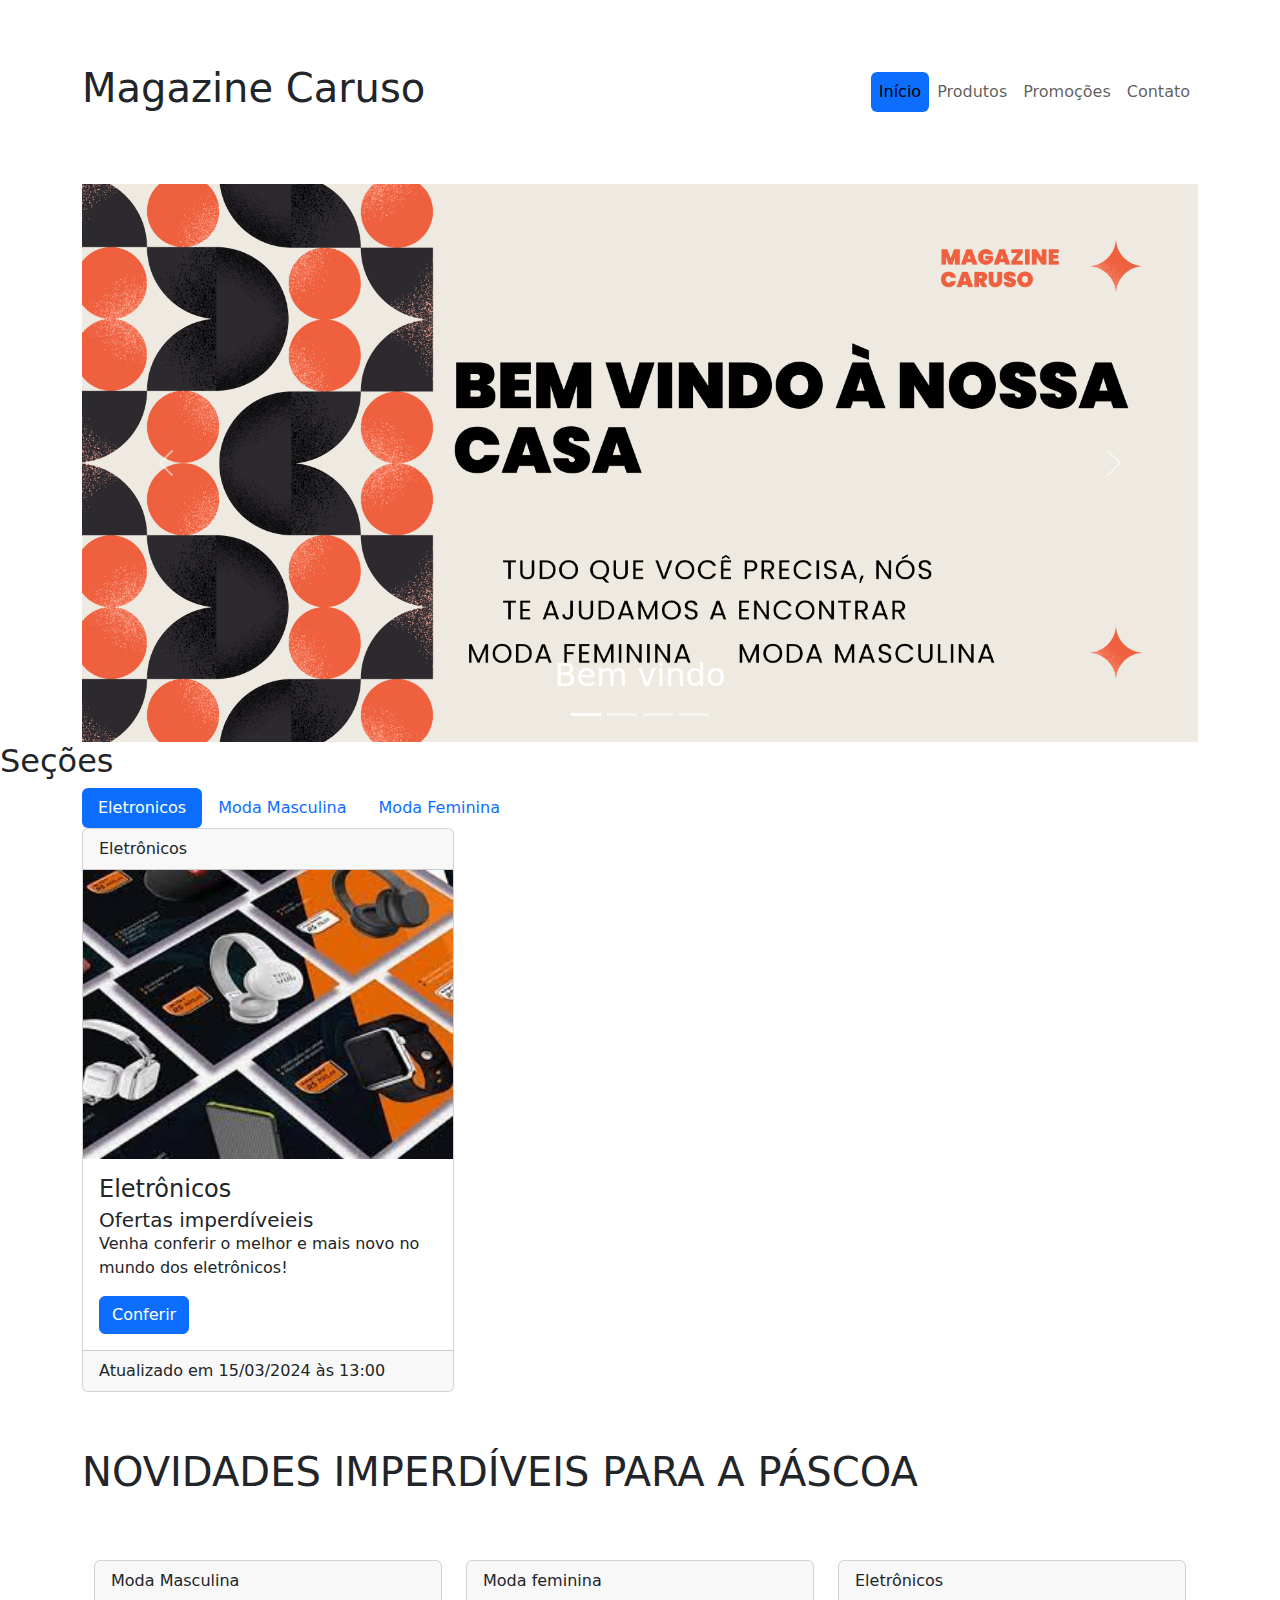
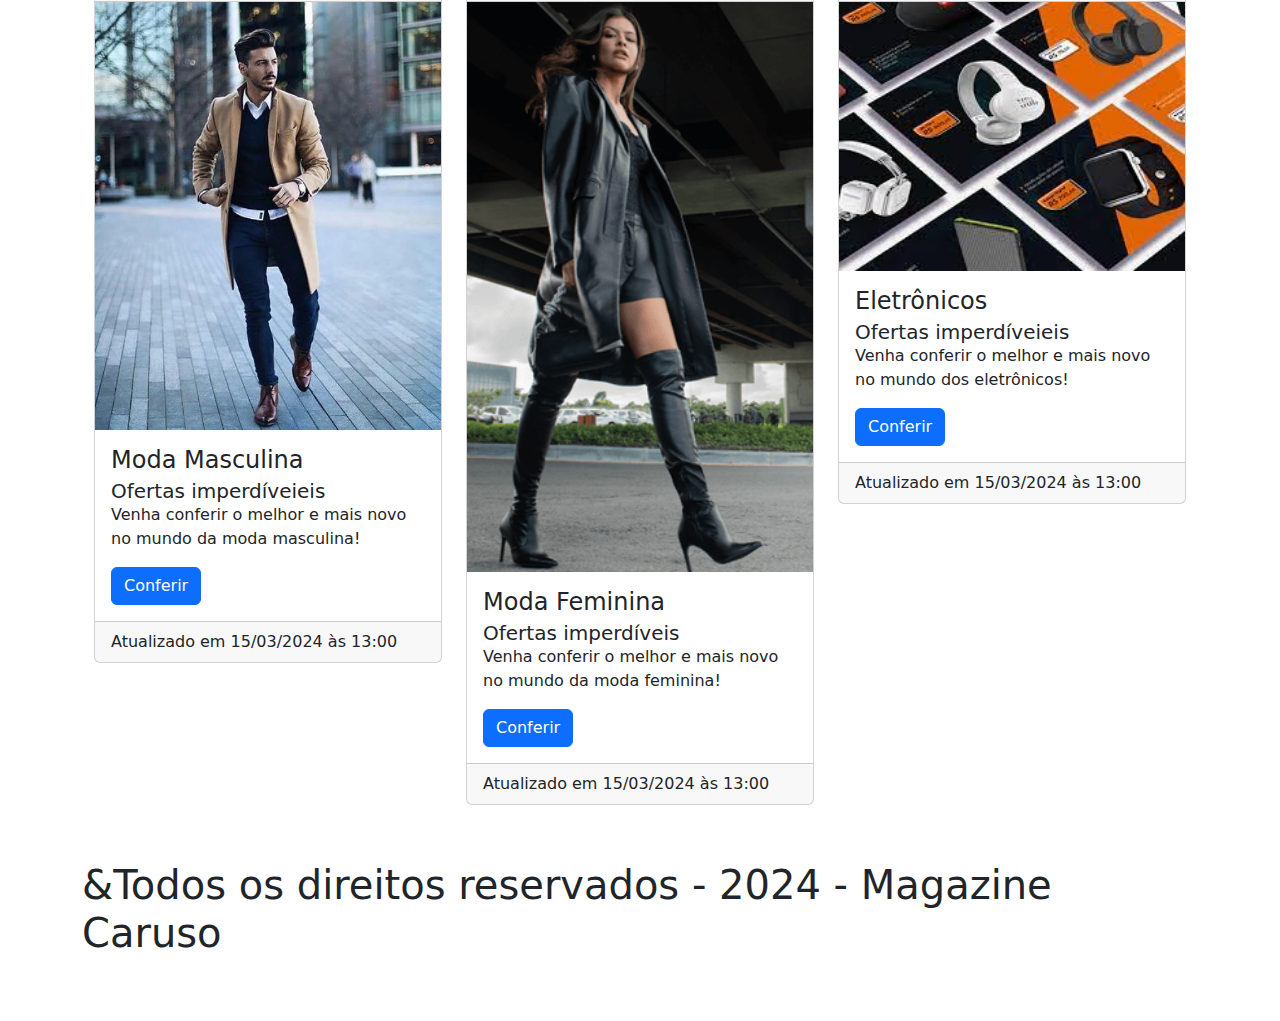
==== index.html @ fada3669 "Add files via upload" ====
<!DOCTYPE html>
<html lang="pt-BR">
<head>
    <meta charset="UTF-8">
    <meta name="viewport" content="width=device-width, initial-scale=1.0">
    <title>Tarefas-bootstrap-avançado</title>
    <link rel="stylesheet" href="lib/bootstrap.min.css">
<style>


@media screen and (max-widith:640px) {
    
    header {
        display: block;
        margin-bottom: 56px;
    }
    
    
    .produtos, .tab-pane {
        max-width: 90%;
        flex-direction: column;
        display: grid;
        grid-template-columns: repeat(1, 90%);
    }
}

@media screen and (min-widith: 641px) and (max-widith: 1023px) {
    header {
        display: block;
        margin-bottom: 56px;
    }

    .produtos, .tab-pane {
        max-width: 90%;
        flex-direction: column;
        display: grid;
        grid-template-columns: repeat(2, 49%);
    }
}



</style>





</head>
<header>
    <div class="navbar navbar-expand-lg">
        <div class="container">
            <h1>Magazine Caruso</h1>
            <button type="button" class="navbar-toggler" data-bs-toggle="collapse" data-bs-target="#menu">
                <span class="navbar-toggler-icon"></span>
            </button>
            <nav class="collapse navbar-collapse justify-content-end" id="menu">
                <ul class="nav navbar-nav nav-pills">
                    <li>
                        <a class="nav-link active" href="#inicio">Início</a>
                        <li class="nav-item">
                            <a class="nav-link" href="#produtos">Produtos</a>
                        </li>
                        <li class="nav-item">
                            <a class="nav-link" href="#promocoes">Promoções</a>
                        </li>
                        <li class="nav-item">
                            <a class="nav-link" href="#contato">Contato</a>
                        </li>
                    </li>
                </ul>
            </nav>
        </div>
    </div>
    
    <div class="container">
        <div id="carousel-exemplo" class="carousel carousel-fade slide" data-bs-ride="carousel">
            <div class="carousel-inner">
                <div data-bs-interval="3000" class="carousel-item active">
                    <img class="d-block w-100" src="./images/SLIDE 1 - smartphone.jpg">
                    <div class="carousel-caption">
                        <h2>Bem vindo</h2>
                    </div>
                </div>
                <div data-bs-interval="3000" class="carousel-item">
                    <img class="d-block w-100" src="./images/Coleção moda masculina.jpg">
                    <div class="carousel-caption">
                        <h2>Moda Masculina</h2>
                    </div>
                </div>
                <div data-bs-interval="3000" class="carousel-item">
                    <img class="d-block w-100" src="./images/MF.webp">
                    <div class="carousel-caption">
                        <h2>Moda Feminina</h2>
                    </div>
                </div>
                <div data-bs-interval="3000" class="carousel-item">
                    <img class="d-block w-100" src="./images/eletrônicos.webp">
                    <div class="carousel-caption">
                        <h2>Eletrônicos</h2>
                    </div>
                </div>
            </div>
            <button data-bs-target="#carousel-exemplo" data-bs-slide="prev" class="carousel-control-prev" type="button">
                <span class="carousel-control-prev-icon"></span>
            </button>
            <button data-bs-target="#carousel-exemplo" data-bs-slide="next" class="carousel-control-next" type="button">
                <span class="carousel-control-next-icon"></span>
            </button>
            <div class="carousel-indicators">
                <button type="button" data-bs-target="#carousel-exemplo" class="active" data-bs-slide-to="0"></button>
                <button type="button" data-bs-target="#carousel-exemplo" data-bs-slide-to="1"></button>
                <button type="button" data-bs-target="#carousel-exemplo" data-bs-slide-to="2"></button>
                <button type="button" data-bs-target="#carousel-exemplo" data-bs-slide-to="3"></button>
            </div>
        </div>
    </div>
</header>

<div data-bs-spy="scroll" data-bs-target="#cabecalho">
    <section id="produtos">
        <h2>Seções</h2>
        <div class="container">
            <nav class=" nav nav-pills">
                <button data-bs-toggle="tab" data-bs-target="#aba1" class="nav-link active"  type="button">Eletronicos</button>
                <button data-bs-toggle="tab" data-bs-target="#aba2" class="nav-link"  type="button">Moda Masculina</button>
                <button data-bs-toggle="tab" data-bs-target="#aba3" class="nav-link" type="button">Moda Feminina</button>
            </nav>
            <div class="tab-content">
                <div class="tab-pane active" id="aba1">
                    <div class="col-4">
                        <div class="card">
                            <div class="card-header">
                                Eletrônicos
                            </div>
                            <img src="./images/eletronicos card.jpeg">
                            <div class="card-body">
                                <h4 class="card-title">Eletrônicos</h4>
                                <h5 class="card-subtitle">Ofertas imperdíveieis</h5>
                                <p class="card-text">
                                    Venha conferir o melhor e mais novo no mundo dos eletrônicos!
                                </p>
                                <a href="#" class="btn btn-primary">Conferir</a>
                            </div>
                            <footer class="card-footer">
                                Atualizado em <time>15/03/2024 às 13:00</time>
                            </footer>
                        </div>
                    </div>
                </div>
                <div class="tab-pane" id="aba2">
                    <div class="row">
                        <div class="col-4">
                            <div class="card">
                                <div class="card-header">
                                    Moda Masculina
                                </div>
                                <img src="./images/moda masculina card.webp">
                                <div class="card-body">
                                    <h4 class="card-title">Moda Masculina</h4>
                                    <h5 class="card-subtitle">Ofertas imperdíveieis</h5>
                                    <p class="card-text">
                                        Venha conferir o melhor e mais novo no mundo da moda masculina!
                                    </p>
                                    <a href="#" class="btn btn-primary">Conferir</a>
                                </div>
                                <footer class="card-footer">
                                    Atualizado em <time>15/03/2024 às 13:00</time>
                                </footer>
                            </div>
                        </div>
                </div>

            </div>
            <div class="tab-pane" id="aba3">
                <div class="col-4">
                    <div class="card">
                        <div class="card-header">
                            Moda feminina
                        </div>
                        <img src="./images/moda feminina card.png">
                        <div class="card-body">
                            <h4 class="card-title">Moda Feminina</h4>
                            <h5 class="card-subtitle">Ofertas imperdíveis</h5>
                            <p class="card-text">
                                Venha conferir o melhor e mais novo no mundo da moda feminina!
                            </p>
                            <a href="#" class="btn btn-primary">Conferir</a>
                        </div>
                        <footer class="card-footer">
                            Atualizado em <time>15/03/2024 às 13:00</time>
                        </footer>
                    </div>
                </div>
            </div>
        </div>


<body>
    <style>
        h1 {
            padding-top: 56px;
            padding-bottom: 56px;
        }
    </style>
    <h1>NOVIDADES IMPERDÍVEIS PARA A PÁSCOA</h1>

    <div class="container">
        <div class="row">
            <div class="col-4">
                <div class="card">
                    <div class="card-header">
                        Moda Masculina
                    </div>
                    <img src="./images/moda masculina card.webp">
                    <div class="card-body">
                        <h4 class="card-title">Moda Masculina</h4>
                        <h5 class="card-subtitle">Ofertas imperdíveieis</h5>
                        <p class="card-text">
                            Venha conferir o melhor e mais novo no mundo da moda masculina!
                        </p>
                        <a href="#" class="btn btn-primary">Conferir</a>
                    </div>
                    <footer class="card-footer">
                        Atualizado em <time>15/03/2024 às 13:00</time>
                    </footer>
                </div>
            </div>

            <div class="col-4">
                <div class="card">
                    <div class="card-header">
                        Moda feminina
                    </div>
                    <img src="./images/moda feminina card.png">
                    <div class="card-body">
                        <h4 class="card-title">Moda Feminina</h4>
                        <h5 class="card-subtitle">Ofertas imperdíveis</h5>
                        <p class="card-text">
                            Venha conferir o melhor e mais novo no mundo da moda feminina!
                        </p>
                        <a href="#" class="btn btn-primary">Conferir</a>
                    </div>
                    <footer class="card-footer">
                        Atualizado em <time>15/03/2024 às 13:00</time>
                    </footer>
                </div>
            </div>

            <div class="col-4">
                <div class="card">
                    <div class="card-header">
                        Eletrônicos
                    </div>
                    <img src="./images/eletronicos card.jpeg">
                    <div class="card-body">
                        <h4 class="card-title">Eletrônicos</h4>
                        <h5 class="card-subtitle">Ofertas imperdíveieis</h5>
                        <p class="card-text">
                            Venha conferir o melhor e mais novo no mundo dos eletrônicos!
                        </p>
                        <a href="#" class="btn btn-primary">Conferir</a>
                    </div>
                    <footer class="card-footer">
                        Atualizado em <time>15/03/2024 às 13:00</time>
                    </footer>
                </div>
            </div>

        </div>
    </div>
    



    <script src="./lib/bootstrap.bundle.min.js"></script>
</body>


<footer>
    <h1>
        &Todos os direitos reservados - 2024 - Magazine Caruso
    </h1>
</footer>
</html>
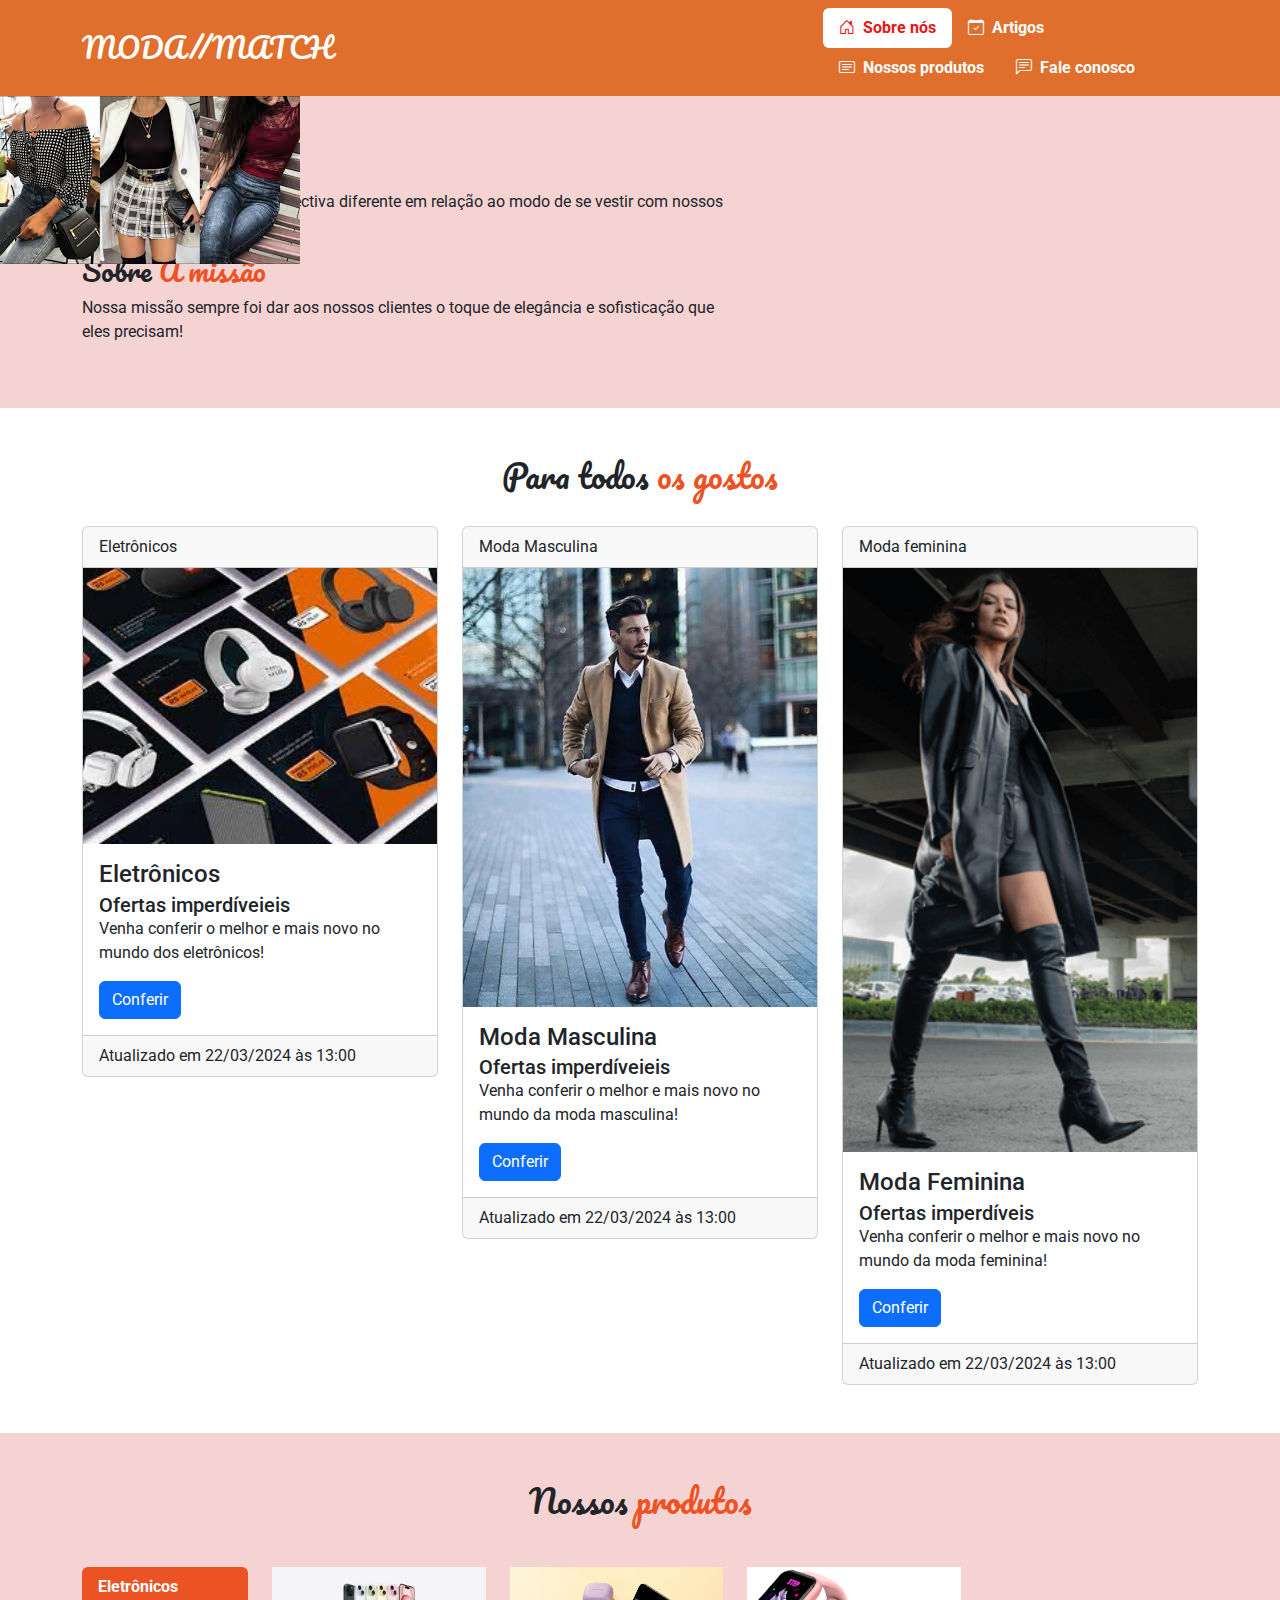
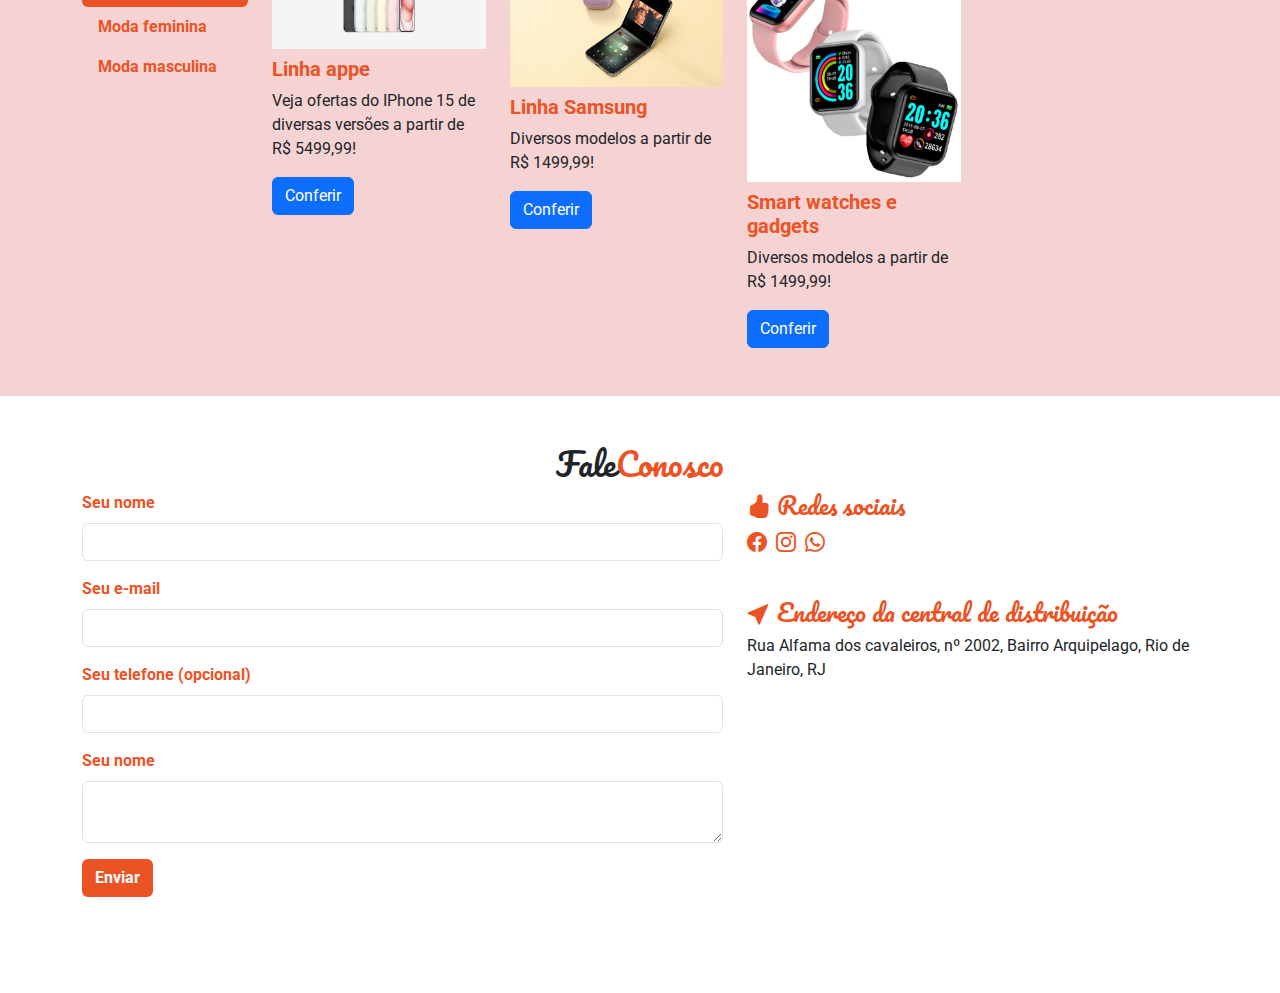
==== commit 79f40e94: "Add files via upload" ====
--- a/index.html
+++ b/index.html
@@ -3,177 +3,149 @@
 <head>
     <meta charset="UTF-8">
     <meta name="viewport" content="width=device-width, initial-scale=1.0">
-    <title>Tarefas-bootstrap-avançado</title>
-    <link rel="stylesheet" href="lib/bootstrap.min.css">
-<style>
-
-
-@media screen and (max-widith:640px) {
-    
-    header {
-        display: block;
-        margin-bottom: 56px;
-    }
-    
-    
-    .produtos, .tab-pane {
-        max-width: 90%;
-        flex-direction: column;
-        display: grid;
-        grid-template-columns: repeat(1, 90%);
-    }
-}
-
-@media screen and (min-widith: 641px) and (max-widith: 1023px) {
-    header {
-        display: block;
-        margin-bottom: 56px;
-    }
-
-    .produtos, .tab-pane {
-        max-width: 90%;
-        flex-direction: column;
-        display: grid;
-        grid-template-columns: repeat(2, 49%);
-    }
-}
-
-
-
-</style>
-
-
-
-
-
+    <title>Document</title>
+<link rel="stylesheet" href="https://cdn.jsdelivr.net/npm/bootstrap@5.3.3/dist/css/bootstrap.min.css">
+<link rel="preconnect" href="https://fonts.googleapis.com">
+<link rel="preconnect" href="https://fonts.gstatic.com" crossorigin>
+<link href="https://fonts.googleapis.com/css2?family=Pacifico&family=Roboto:wght@400;700&display=swap" rel="stylesheet">
+<link rel="stylesheet" href="https://cdn.jsdelivr.net/npm/bootstrap-icons@1.11.3/font/bootstrap-icons.min.css">
+<link rel="stylesheet" href="main.css">
 </head>
-<header>
-    <div class="navbar navbar-expand-lg">
-        <div class="container">
-            <h1>Magazine Caruso</h1>
-            <button type="button" class="navbar-toggler" data-bs-toggle="collapse" data-bs-target="#menu">
-                <span class="navbar-toggler-icon"></span>
-            </button>
-            <nav class="collapse navbar-collapse justify-content-end" id="menu">
-                <ul class="nav navbar-nav nav-pills">
-                    <li>
-                        <a class="nav-link active" href="#inicio">Início</a>
-                        <li class="nav-item">
-                            <a class="nav-link" href="#produtos">Produtos</a>
-                        </li>
-                        <li class="nav-item">
-                            <a class="nav-link" href="#promocoes">Promoções</a>
-                        </li>
-                        <li class="nav-item">
-                            <a class="nav-link" href="#contato">Contato</a>
-                        </li>
-                    </li>
-                </ul>
-            </nav>
-        </div>
-    </div>
-    
-    <div class="container">
-        <div id="carousel-exemplo" class="carousel carousel-fade slide" data-bs-ride="carousel">
+<body>
+<header class="navbar navbar-expand-lg sticky-top p-2" id="cabecalho">
+<div class="container">
+    <h1 class="navbar-brand m-0 w-100 fs-3 section-title">MODA//MATCH</h1>
+    <button class="navbar-toggler" data-bs-toggle="collapse" data-bs-target="#menu-navegacao">
+        <span class="navbar-toggler-icon"></span>
+    </button>
+    <nav class="navbar-collapse collapse justify-content-end" id="menu-navegacao"> 
+        <ul class="nav nav-pills d-block d-md-flex"> 
+            <li class="nav-item fw-bold">
+                <a href="#sobre-o-restaurante" class="nav-link">
+                    <i class="bi bi-house-door me-1"></i>
+                    Sobre nós
+                </a>
+            </li>
+            <li class="nav-item fw-bold">
+                <a href="#eventos" class="nav-link">
+                    <i class="bi bi-calendar-check me-1"></i>
+                    Artigos
+                </a>
+            </li>
+            <li class="nav-item fw-bold">
+                <a href="#cardapio" class="nav-link">
+                    <i class="bi bi-card-text me-1"></i>
+                    Nossos produtos
+                </a>
+            </li>
+            <li class="nav-item fw-bold">
+                <a href="#fale-conosco" class="nav-link">
+                    <i class="bi bi-chat-left-text me-1"></i>
+                    Fale conosco
+                </a>
+            </li>
+        
+        </ul>        
+    </nav>
+</div>
+
+</header>
+<div data-bs-spy="scroll" data-bs-target="cabecalho" data-bs-smooth-scroll="true">
+    <section id="sobre-o-restaurante">
+        <div class="carousel slide fw-100" data-bs-ride="carousel" id="carousel">
             <div class="carousel-inner">
-                <div data-bs-interval="3000" class="carousel-item active">
-                    <img class="d-block w-100" src="./images/SLIDE 1 - smartphone.jpg">
-                    <div class="carousel-caption">
-                        <h2>Bem vindo</h2>
-                    </div>
-                </div>
-                <div data-bs-interval="3000" class="carousel-item">
-                    <img class="d-block w-100" src="./images/Coleção moda masculina.jpg">
-                    <div class="carousel-caption">
-                        <h2>Moda Masculina</h2>
-                    </div>
-                </div>
-                <div data-bs-interval="3000" class="carousel-item">
-                    <img class="d-block w-100" src="./images/MF.webp">
-                    <div class="carousel-caption">
-                        <h2>Moda Feminina</h2>
-                    </div>
-                </div>
-                <div data-bs-interval="3000" class="carousel-item">
-                    <img class="d-block w-100" src="./images/eletrônicos.webp">
-                    <div class="carousel-caption">
-                        <h2>Eletrônicos</h2>
-                    </div>
-                </div>
-            </div>
-            <button data-bs-target="#carousel-exemplo" data-bs-slide="prev" class="carousel-control-prev" type="button">
+                <div class="carousel-item active" data-bs-interval="3000">
+                    <img src="./images/slides/Coleção moda feminina.jpg" alt="Interior do restaurante">
+                </div>
+                <div class="carousel-inner">
+                    <div class="carousel-item" data-bs-interval="3000">
+                        <img src="./images/slides/Coleção moda masculina.jpg" alt="Duas taças de vinho">
+                    </div>
+                    <div class="carousel-inner" data-bs-interval="3000">
+                        <div class="carousel-item">
+                            <img src="./images/slides/eletrônicos.webp" alt="Uma mesa com comida">
+                        </div>
+            </div>
+            <button class="carousel-control-prev" type="button" data-bs-target="#carousel" data-bs-slide="prev">
                 <span class="carousel-control-prev-icon"></span>
             </button>
-            <button data-bs-target="#carousel-exemplo" data-bs-slide="next" class="carousel-control-next" type="button">
+            <button class="carousel-control-next" type="button" data-bs-target="#carousel" data-bs-slide="next">
                 <span class="carousel-control-next-icon"></span>
             </button>
             <div class="carousel-indicators">
-                <button type="button" data-bs-target="#carousel-exemplo" class="active" data-bs-slide-to="0"></button>
-                <button type="button" data-bs-target="#carousel-exemplo" data-bs-slide-to="1"></button>
-                <button type="button" data-bs-target="#carousel-exemplo" data-bs-slide-to="2"></button>
-                <button type="button" data-bs-target="#carousel-exemplo" data-bs-slide-to="3"></button>
+                <button type="button" data-bs-target="#carousel" class="active" data-bs-slide-to="0"></button>
+                <button type="button" data-bs-target="#carousel" data-bs-slide-to="1"></button>
+                <button type="button" data-bs-target="#carousel" data-bs-slide-to="2"></button>
             </div>
         </div>
-    </div>
-</header>
-
-<div data-bs-spy="scroll" data-bs-target="#cabecalho">
-    <section id="produtos">
-        <h2>Seções</h2>
+        <div class="pt-5 pb-5">
+            <div class="container">
+                <div class="row">
+                    <div class="col-md-7 mt-3 mt-md-0">
+                        <h2 class="section-title">Sobre <span class="text-colored">nós</span></h2>
+                        <p>
+                            Traga pra sua vida uma perspectiva diferente em relação ao modo de se vestir com nossos produtos! Venha nos conhecer!
+                        </p>
+                        <h3 class="section-title">Sobre <span class="text-colored" >A missão</span></h3>
+                        <p>
+                            Nossa missão sempre foi dar aos nossos clientes o toque de elegância e sofisticação que eles precisam!
+                        </p>
+                    </div>
+                </div>
+            </div>
+        </div>
+    </section>
+
+    <section id="eventos" class="pt-5 pb-5">
         <div class="container">
-            <nav class=" nav nav-pills">
-                <button data-bs-toggle="tab" data-bs-target="#aba1" class="nav-link active"  type="button">Eletronicos</button>
-                <button data-bs-toggle="tab" data-bs-target="#aba2" class="nav-link"  type="button">Moda Masculina</button>
-                <button data-bs-toggle="tab" data-bs-target="#aba3" class="nav-link" type="button">Moda Feminina</button>
-            </nav>
-            <div class="tab-content">
-                <div class="tab-pane active" id="aba1">
-                    <div class="col-4">
-                        <div class="card">
-                            <div class="card-header">
-                                Eletrônicos
-                            </div>
-                            <img src="./images/eletronicos card.jpeg">
-                            <div class="card-body">
-                                <h4 class="card-title">Eletrônicos</h4>
-                                <h5 class="card-subtitle">Ofertas imperdíveieis</h5>
-                                <p class="card-text">
-                                    Venha conferir o melhor e mais novo no mundo dos eletrônicos!
-                                </p>
-                                <a href="#" class="btn btn-primary">Conferir</a>
-                            </div>
-                            <footer class="card-footer">
-                                Atualizado em <time>15/03/2024 às 13:00</time>
-                            </footer>
-                        </div>
-                    </div>
-                </div>
-                <div class="tab-pane" id="aba2">
-                    <div class="row">
-                        <div class="col-4">
-                            <div class="card">
-                                <div class="card-header">
-                                    Moda Masculina
-                                </div>
-                                <img src="./images/moda masculina card.webp">
-                                <div class="card-body">
-                                    <h4 class="card-title">Moda Masculina</h4>
-                                    <h5 class="card-subtitle">Ofertas imperdíveieis</h5>
-                                    <p class="card-text">
-                                        Venha conferir o melhor e mais novo no mundo da moda masculina!
-                                    </p>
-                                    <a href="#" class="btn btn-primary">Conferir</a>
-                                </div>
-                                <footer class="card-footer">
-                                    Atualizado em <time>15/03/2024 às 13:00</time>
-                                </footer>
-                            </div>
-                        </div>
-                </div>
-
-            </div>
-            <div class="tab-pane" id="aba3">
-                <div class="col-4">
+            <div class="row">
+                <h2 class="section-title text-center" >Para todos  <span class="text-colored" >os gostos</span></h2>
+            </div>
+            <div class="row mt-4">
+                <div class="col-md-4">
+                    <div class="card">
+                        <div class="card-header">
+                            Eletrônicos
+                        </div>
+                        <img src="./images/eletronicos card.jpeg">
+                        <div class="card-body">
+                            <h4 class="card-title">Eletrônicos</h4>
+                            <h5 class="card-subtitle">Ofertas imperdíveieis</h5>
+                            <p class="card-text">
+                                Venha conferir o melhor e mais novo no mundo dos eletrônicos!
+                            </p>
+                            <a href="#" class="btn btn-primary">Conferir</a>
+                        </div>
+                        <footer class="card-footer">
+                            Atualizado em <time>22/03/2024 às 13:00</time>
+                        </footer>
+                    </div>
+                </div>
+
+
+
+                <div class="col-md-4">
+                    <div class="card">
+                        <div class="card-header">
+                            Moda Masculina
+                        </div>
+                        <img src="./images/moda masculina card.webp">
+                        <div class="card-body">
+                            <h4 class="card-title">Moda Masculina</h4>
+                            <h5 class="card-subtitle">Ofertas imperdíveieis</h5>
+                            <p class="card-text">
+                                Venha conferir o melhor e mais novo no mundo da moda masculina!
+                            </p>
+                            <a href="#" class="btn btn-primary">Conferir</a>
+                        </div>
+                        <footer class="card-footer">
+                            Atualizado em <time>22/03/2024 às 13:00</time>
+                        </footer>
+                    </div>
+                </div>
+                
+                
+                <div class="col-md-4">
                     <div class="card">
                         <div class="card-header">
                             Moda feminina
@@ -188,7 +160,7 @@
                             <a href="#" class="btn btn-primary">Conferir</a>
                         </div>
                         <footer class="card-footer">
-                            Atualizado em <time>15/03/2024 às 13:00</time>
+                            Atualizado em <time>22/03/2024 às 13:00</time>
                         </footer>
                     </div>
                 </div>
@@ -196,90 +168,159 @@
         </div>
 
 
-<body>
-    <style>
-        h1 {
-            padding-top: 56px;
-            padding-bottom: 56px;
-        }
-    </style>
-    <h1>NOVIDADES IMPERDÍVEIS PARA A PÁSCOA</h1>
-
-    <div class="container">
-        <div class="row">
-            <div class="col-4">
-                <div class="card">
-                    <div class="card-header">
-                        Moda Masculina
-                    </div>
-                    <img src="./images/moda masculina card.webp">
-                    <div class="card-body">
-                        <h4 class="card-title">Moda Masculina</h4>
-                        <h5 class="card-subtitle">Ofertas imperdíveieis</h5>
-                        <p class="card-text">
-                            Venha conferir o melhor e mais novo no mundo da moda masculina!
-                        </p>
-                        <a href="#" class="btn btn-primary">Conferir</a>
-                    </div>
-                    <footer class="card-footer">
-                        Atualizado em <time>15/03/2024 às 13:00</time>
-                    </footer>
-                </div>
-            </div>
-
-            <div class="col-4">
-                <div class="card">
-                    <div class="card-header">
-                        Moda feminina
-                    </div>
-                    <img src="./images/moda feminina card.png">
-                    <div class="card-body">
-                        <h4 class="card-title">Moda Feminina</h4>
-                        <h5 class="card-subtitle">Ofertas imperdíveis</h5>
-                        <p class="card-text">
-                            Venha conferir o melhor e mais novo no mundo da moda feminina!
-                        </p>
-                        <a href="#" class="btn btn-primary">Conferir</a>
-                    </div>
-                    <footer class="card-footer">
-                        Atualizado em <time>15/03/2024 às 13:00</time>
-                    </footer>
-                </div>
-            </div>
-
-            <div class="col-4">
-                <div class="card">
-                    <div class="card-header">
-                        Eletrônicos
-                    </div>
-                    <img src="./images/eletronicos card.jpeg">
-                    <div class="card-body">
-                        <h4 class="card-title">Eletrônicos</h4>
-                        <h5 class="card-subtitle">Ofertas imperdíveieis</h5>
-                        <p class="card-text">
-                            Venha conferir o melhor e mais novo no mundo dos eletrônicos!
-                        </p>
-                        <a href="#" class="btn btn-primary">Conferir</a>
-                    </div>
-                    <footer class="card-footer">
-                        Atualizado em <time>15/03/2024 às 13:00</time>
-                    </footer>
-                </div>
-            </div>
-
+
+    </section>
+    <section id="cardapio" class="pt-5 pb-5">
+        <div class="container">
+            <div class="row">
+                <h2 class="section-title text-center mb-5">
+                    Nossos <span class="text-colored">produtos</span>
+                </h2>
+            </div>
+            <div class="row">
+                <aside class="col-md-2">
+                    <nav class="nav nav-pills flex-column nav-cardapio"> 
+                        <button type="button" data-bs-toggle="tab" data-bs-target="#bebidas-sem-alcool" class="fw-bold text-start nav-link text-colored active">Eletrônicos</button>
+                        <button type="button" data-bs-toggle="tab" data-bs-target="#bebidas-alcoolicas" class="fw-bold text-start nav-link text-colored">Moda feminina</button>
+                        <button type="button" data-bs-toggle="tab" data-bs-target="#entradas" class="fw-bold text-start nav-link text-colored">Moda masculina</button>
+                    </nav>
+                </aside>
+                <div class="col-md-10">
+                    <div class="col-m-10">
+                        <div class="tab-content">
+                            <div class="tab-pane active" id="bebidas-sem-alcool">
+                                <div class="row">
+                                    <div class="col-md-3">
+                                        <img class="d-block w-100" src="images/produtos/Iphone.jpg" alt="appe"/>
+                                        <h5 class="text-colored fw-bold mt-2">Linha appe</h5>
+                                        <p>Veja ofertas do IPhone 15 de diversas versões a partir de <br>R$ 5499,99!</p>
+                                        <a href="#" class="btn btn-primary">Conferir</a>
+                                    </div>
+                                    <div class="col-md-3">
+                                        <img class="d-block w-100" src="images/produtos/Samsung.jpeg" alt="samsung"/>
+                                        <h5 class="text-colored fw-bold mt-2">Linha Samsung</h5>
+                                        <p>Diversos modelos a partir de <br>R$ 1499,99!</p>
+                                        <a href="#" class="btn btn-primary">Conferir</a>
+                                    </div>
+                                    <div class="col-md-3">
+                                        <img class="d-block w-100" src="images/produtos/smartwatches.webp" alt="smartwatches"/>
+                                        <h5 class="text-colored fw-bold mt-2">Smart watches e gadgets</h5>
+                                        <p>Diversos modelos a partir de <br>R$ 1499,99!</p>
+                                        <a href="#" class="btn btn-primary">Conferir</a>
+                                    </div>
+                                </div>
+                            </div>
+                            <div class="tab-pane" id="bebidas-alcoolicas">
+                                <div class="row">
+                                    <div class="col-md-3">
+                                        <img class="d-block w-100" src="images/produtos/Camisa feminina.jpg" alt="Cerveja"/>
+                                        <h5 class="text-colored fw-bold mt-2">Camisas</h5>
+                                        <p>Camisas Femininas de diversos estilos a partir de R$99,99!</p>
+                                        <a href="#" class="btn btn-primary">Conferir</a>
+                                    </div>
+                                    <div class="col-md-3">
+                                        <img class="d-block w-100" src="images/produtos/Bolsa cosmo.jpg" alt="Vinho"/>
+                                        <h5 class="text-colored fw-bold mt-2">Bolsas</h5>
+                                        <p>Divesas bolsas a partir de R$ 199,99</p>
+                                        <a href="#" class="btn btn-primary">Conferir</a>
+                                    </div>
+                                    <div class="col-md-3">
+                                        <img class="d-block w-100" src="images/produtos/bota feminina coral.webp" alt="Vinho"/>
+                                        <h5 class="text-colored fw-bold mt-2">calçados</h5>
+                                        <p>Divesas bolsas a partir de R$ 199,99</p>
+                                        <a href="#" class="btn btn-primary">Conferir</a>
+                                    </div>
+                                </div>
+                            </div>
+                            <div class="tab-pane" id="entradas">
+                                <div class="row">
+                                    <div class="col-md-3">
+                                        <img class="d-block w-100" src="images/produtos/Jaqueta.webp" alt="jaquetas"/>
+                                        <h5 class="text-colored fw-bold mt-2">Camisas e casacos</h5>
+                                        <p>Divesas bolsas a partir de R$ 199,99</p>
+                                        <a href="#" class="btn btn-primary">Conferir</a>
+                                    </div>
+                                    <div class="col-md-3">
+                                        <img class="d-block w-100" src="images/produtos/calça.webp" alt="calça"/>
+                                        <h5 class="text-colored fw-bold mt-2">Calças</h5>
+                                        <p>Divesas bolsas a partir de R$ 199,99</p>
+                                        <a href="#" class="btn btn-primary">Conferir</a>
+                                    </div>
+                                    <div class="col-md-3">
+                                        <img class="d-block w-100" src="images/produtos/sapato.jpg" alt="sapato-masculino"/>
+                                        <h5 class="text-colored fw-bold mt-2">calçados</h5>
+                                        <p>Divesas bolsas a partir de R$ 199,99</p>
+                                        <a href="#" class="btn btn-primary">Conferir</a>
+                                    </div>
+                                </div>
+                            </div>
+    </section>
+
+    <section id="fale-conosco" class="pt-5 pb-5">
+        <div class="container">
+            <div class="row">
+                <h2 class="section-title text-center">Fale<span class="text-colored">Conosco</span></h2>
+            </div>
+            <div class="row">
+                <div class="col-md-7 mb-5">
+                    <form>
+                        <div class="mb-3">
+                            <label for="nome" class="form-label fw-bold text-colored">Seu nome</label>
+                            <input type="text" id="nome" class="form-control">
+                        </div>
+                        <div class="mb-3">
+                            <label for="email" class="form-label fw-bold text-colored">Seu e-mail</label>
+                            <input type="email" id="nome" class="form-control">
+                        </div>
+                        <div class="mb-3">
+                            <label for="telefone" class="form-label fw-bold text-colored">Seu telefone (opcional)</label>
+                            <input type="tel" id="telefone" class="form-control">
+                        </div>
+                        <div class="mb-3">
+                            <label for="nmensagem" class="form-label fw-bold text-colored">Seu nome</label>
+                            <textarea class="form-control" id="mensagem" required></textarea>
+                        </div>
+                        <button type="submit" class="btn fw-bold">Enviar</button>
+                    </form>
+                </div>
+                <div class="col-md-5">
+                    <div class="row">
+                        <h3 class="section-title fs-4 text-colored">
+                            <i class="bi bi-hand-thumbs-up-fill"></i>
+                            Redes sociais</h3>
+                        <ul class="social-links">
+                            <li class="fs-5">
+                                <a href="#">
+                                    <i class="bi bi-facebook text-colored"></i>
+                                </a>
+                            </li>
+                            <li class="fs-5 ms-1 me-1">
+                                <a href="#">
+                                    <i class="bi bi-instagram text-colored"></i>
+                                </a>
+                            </li>
+                            <li class="fs-5">
+                                <a href="#">
+                                    <i class="bi bi-whatsapp text-colored"></i>
+                                </a>
+                            </li>
+                        </ul>
+                    </div>
+                    <div class="row mt-4">
+                        <h3 class="section-title fs-4 text-colored">
+                            <i class="bi bi-cursor-fill"></i>
+                            Endereço da central de distribuição</h3>
+                        <p>Rua Alfama dos cavaleiros, nº 2002, Bairro Arquipelago, Rio de Janeiro, RJ</p>
+                    </div>
+                </div>
+            </div>
         </div>
-    </div>
-    
-
-
-
-    <script src="./lib/bootstrap.bundle.min.js"></script>
+    </section>
+</div>
+
+
+
+
+    <script src="https://cdn.jsdelivr.net/npm/bootstrap@5.3.3/dist/js/bootstrap.bundle.min.js"></script>
 </body>
-
-
-<footer>
-    <h1>
-        &Todos os direitos reservados - 2024 - Magazine Caruso
-    </h1>
-</footer>
 </html>--- a/main.css
+++ b/main.css
@@ -0,0 +1,77 @@
+body {
+    font-family: Roboto, sans-serif;
+}
+
+
+
+.navbar {
+    background-color: #e06f2e;
+}
+
+#cabecalho .nav .nav-link.active {
+    background-color: #fff;
+    color:  #e71616;
+}
+
+#cabecalho .nav .nav-link,
+.navbar-brand,
+.navbar-brand:hover,
+.nav-cardapio .nav-link.active:hover {
+    color: #fff;
+}
+
+
+.navbar-toggler {
+    background-color: #ec5324;
+}
+
+
+.section-title {
+    font-family: Pacifico, cursive;
+}
+
+#sobre-o-restaurante, #cardapio {
+    background-color: #f5d3d3 ;
+}
+
+.text-colored {
+    color:#ec5324 ;
+}
+
+.nav-cardapio .nav-link.active,
+#fale-conosco button {
+    background-color: #ec5324 ;
+    color: #fff;
+}
+
+.nav-cardapio .nav-link:hover {
+    color: #e71616;
+}
+
+.social-links li {
+    list-style: none;
+    display: inline;
+
+}
+
+.social-links a {
+    text-decoration: none;
+}
+
+
+@media (max-width: 767px) {
+    .carousel-item img {
+        height: 280px;
+    }
+}
+
+@media (max-width: 600px) {
+    .carousel-item img {
+        height: 200px;
+    }
+}
+@media (min-width: 601px) {
+    .carousel-item img {
+        height: auto;
+    }
+}